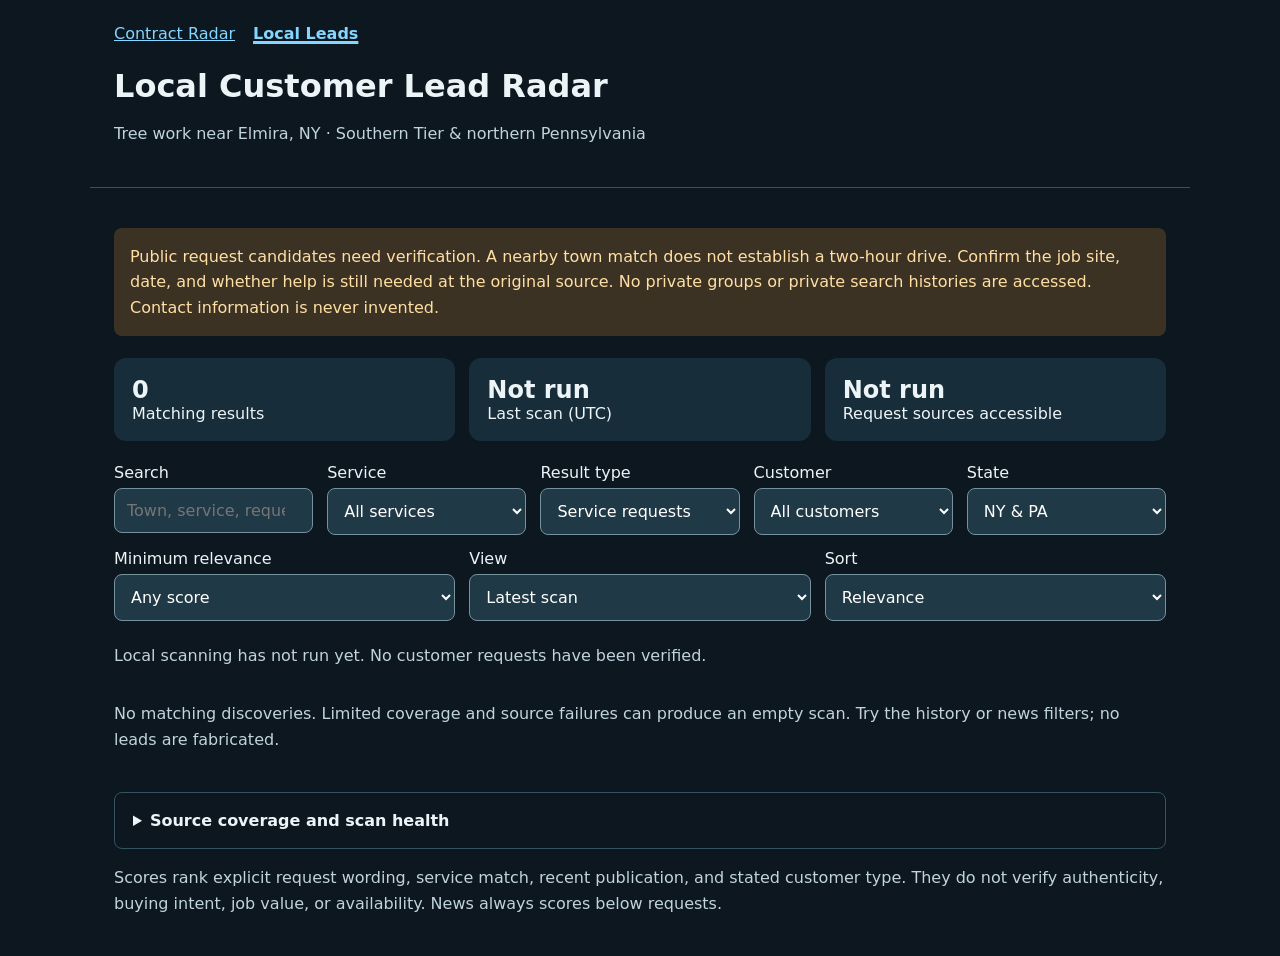
==== local-leads.html @ 08574178 "Add separate public local customer lead radar" ====
<!doctype html>
<html lang="en">
<head><meta charset="utf-8"><meta name="viewport" content="width=device-width,initial-scale=1">
<title>Local Customer Lead Radar | Jon's Tree Service</title>
<link rel="stylesheet" href="local-leads.css"><script src="local-leads.js" defer></script></head>
<body><header><nav aria-label="Radar sections"><a href="./index.html">Contract Radar</a> <a href="./local-leads.html" aria-current="page">Local Leads</a></nav>
<h1>Local Customer Lead Radar</h1><p>Tree work near Elmira, NY · Southern Tier &amp; northern Pennsylvania</p></header>
<main>
<p class="notice">Public request candidates need verification. A nearby town match does not establish a two-hour drive. Confirm the job site, date, and whether help is still needed at the original source. No private groups or private search histories are accessed. Contact information is never invented.</p>
<div class="stats"><div><b id="local-count">—</b>Matching results</div><div><b id="local-updated">—</b>Last scan (UTC)</div><div><b id="local-sources">—</b>Request sources accessible</div></div>
<div class="controls">
<label>Search<input id="local-query" type="search" placeholder="Town, service, request…"></label>
<label>Service<select id="local-service"><option value="">All services</option><option>Tree removal</option><option>Tree trimming</option><option>Stump grinding</option><option>Storm cleanup</option><option>Land clearing</option></select></label>
<label>Result type<select id="local-kind"><option value="service_request">Service requests</option><option value="news_context">News context only</option><option value="">All types</option></select></label>
<label>Customer<select id="local-customer"><option value="">All customers</option><option value="homeowner">Homeowner</option><option value="commercial">Commercial</option><option value="unspecified">Unspecified</option></select></label>
<label>State<select id="local-state"><option value="">NY &amp; PA</option><option>NY</option><option>PA</option></select></label>
<label>Minimum relevance<select id="local-score"><option value="0">Any score</option><option value="50">50+</option><option value="80">80+</option></select></label>
<label>View<select id="local-view"><option value="current">Latest scan</option><option value="history">Discovery history</option></select></label>
<label>Sort<select id="local-sort"><option value="score">Relevance</option><option value="new">Newest discovery</option><option value="published">Newest post</option></select></label>
</div>
<p id="local-status" role="status" aria-live="polite">Loading public discoveries…</p>
<section id="local-cards" aria-label="Matching local discoveries"></section>
<details><summary>Source coverage and scan health</summary><p id="local-coverage"></p><ul id="local-health"></ul><p>Automatic scans run every six hours after this feature is merged and GitHub Actions is enabled. Public hashtag coverage is limited. An inaccessible source means unknown coverage. Historical entries are past discoveries, not confirmed active requests.</p></details>
<p>Scores rank explicit request wording, service match, recent publication, and stated customer type. They do not verify authenticity, buying intent, job value, or availability. News always scores below requests.</p>
</main></body></html>
---- local-leads.css ----
*{box-sizing:border-box}body{margin:0;background:#0c1720;color:#edf4f7;font:16px system-ui}header,main{max-width:1100px;margin:auto;padding:24px}header{border-bottom:1px solid #375363}nav{display:flex;gap:18px;flex-wrap:wrap;margin-bottom:24px}a{color:#83d6ff}a[aria-current]{font-weight:bold;text-decoration-thickness:3px}h1{margin-bottom:8px}p,small{color:#c1d3dc;line-height:1.6}.notice{padding:16px;background:#3c3223;border-radius:8px;color:#ffdfa4}.stats,.controls{display:flex;gap:14px;flex-wrap:wrap;margin:22px 0}.stats>div{flex:1;min-width:180px;padding:18px;background:#172d39;border-radius:12px}.stats b{display:block;font-size:24px}.controls label{display:flex;flex:1;min-width:180px;flex-direction:column;gap:6px}input,select{background:#203946;color:white;border:1px solid #76929e;border-radius:8px;padding:12px;font:inherit;min-width:0}input:focus,select:focus,a:focus,summary:focus{outline:3px solid #83d6ff;outline-offset:3px}#local-cards{display:grid;gap:16px}.card{background:#172d39;border:1px solid #365362;border-radius:12px;padding:20px;overflow-wrap:anywhere}.card h2{font-size:20px;margin-top:8px}.badge{display:inline-block;margin:4px 8px 4px 0;padding:5px 10px;background:#34505f;border-radius:20px;font-size:13px}.news{border-left:5px solid #e5bd78}.request{border-left:5px solid #72c8a4}details{margin-top:24px;padding:18px;border:1px solid #365362;border-radius:8px}summary{cursor:pointer;font-weight:bold}.error{color:#ffcc99}
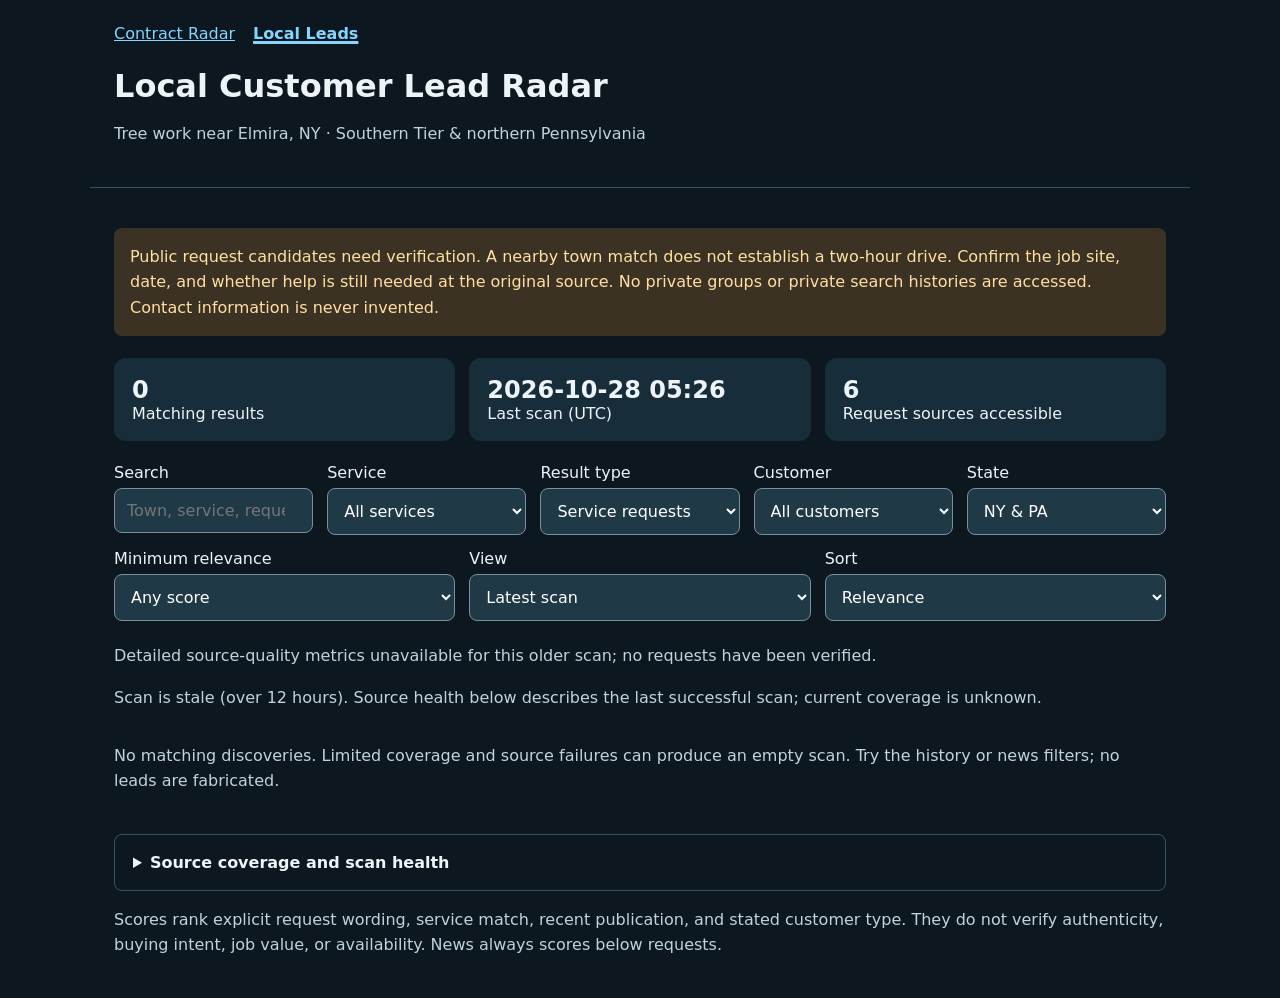
==== commit c985213c: "Harden local lead quality, history and publication for issue 3" ====
--- a/local-leads.html
+++ b/local-leads.html
@@ -18,6 +18,7 @@
 <label>View<select id="local-view"><option value="current">Latest scan</option><option value="history">Discovery history</option></select></label>
 <label>Sort<select id="local-sort"><option value="score">Relevance</option><option value="new">Newest discovery</option><option value="published">Newest post</option></select></label>
 </div>
+<p id="local-metrics" aria-live="polite"></p>
 <p id="local-status" role="status" aria-live="polite">Loading public discoveries…</p>
 <section id="local-cards" aria-label="Matching local discoveries"></section>
 <details><summary>Source coverage and scan health</summary><p id="local-coverage"></p><ul id="local-health"></ul><p>Automatic scans run every six hours after this feature is merged and GitHub Actions is enabled. Public hashtag coverage is limited. An inaccessible source means unknown coverage. Historical entries are past discoveries, not confirmed active requests.</p></details>
